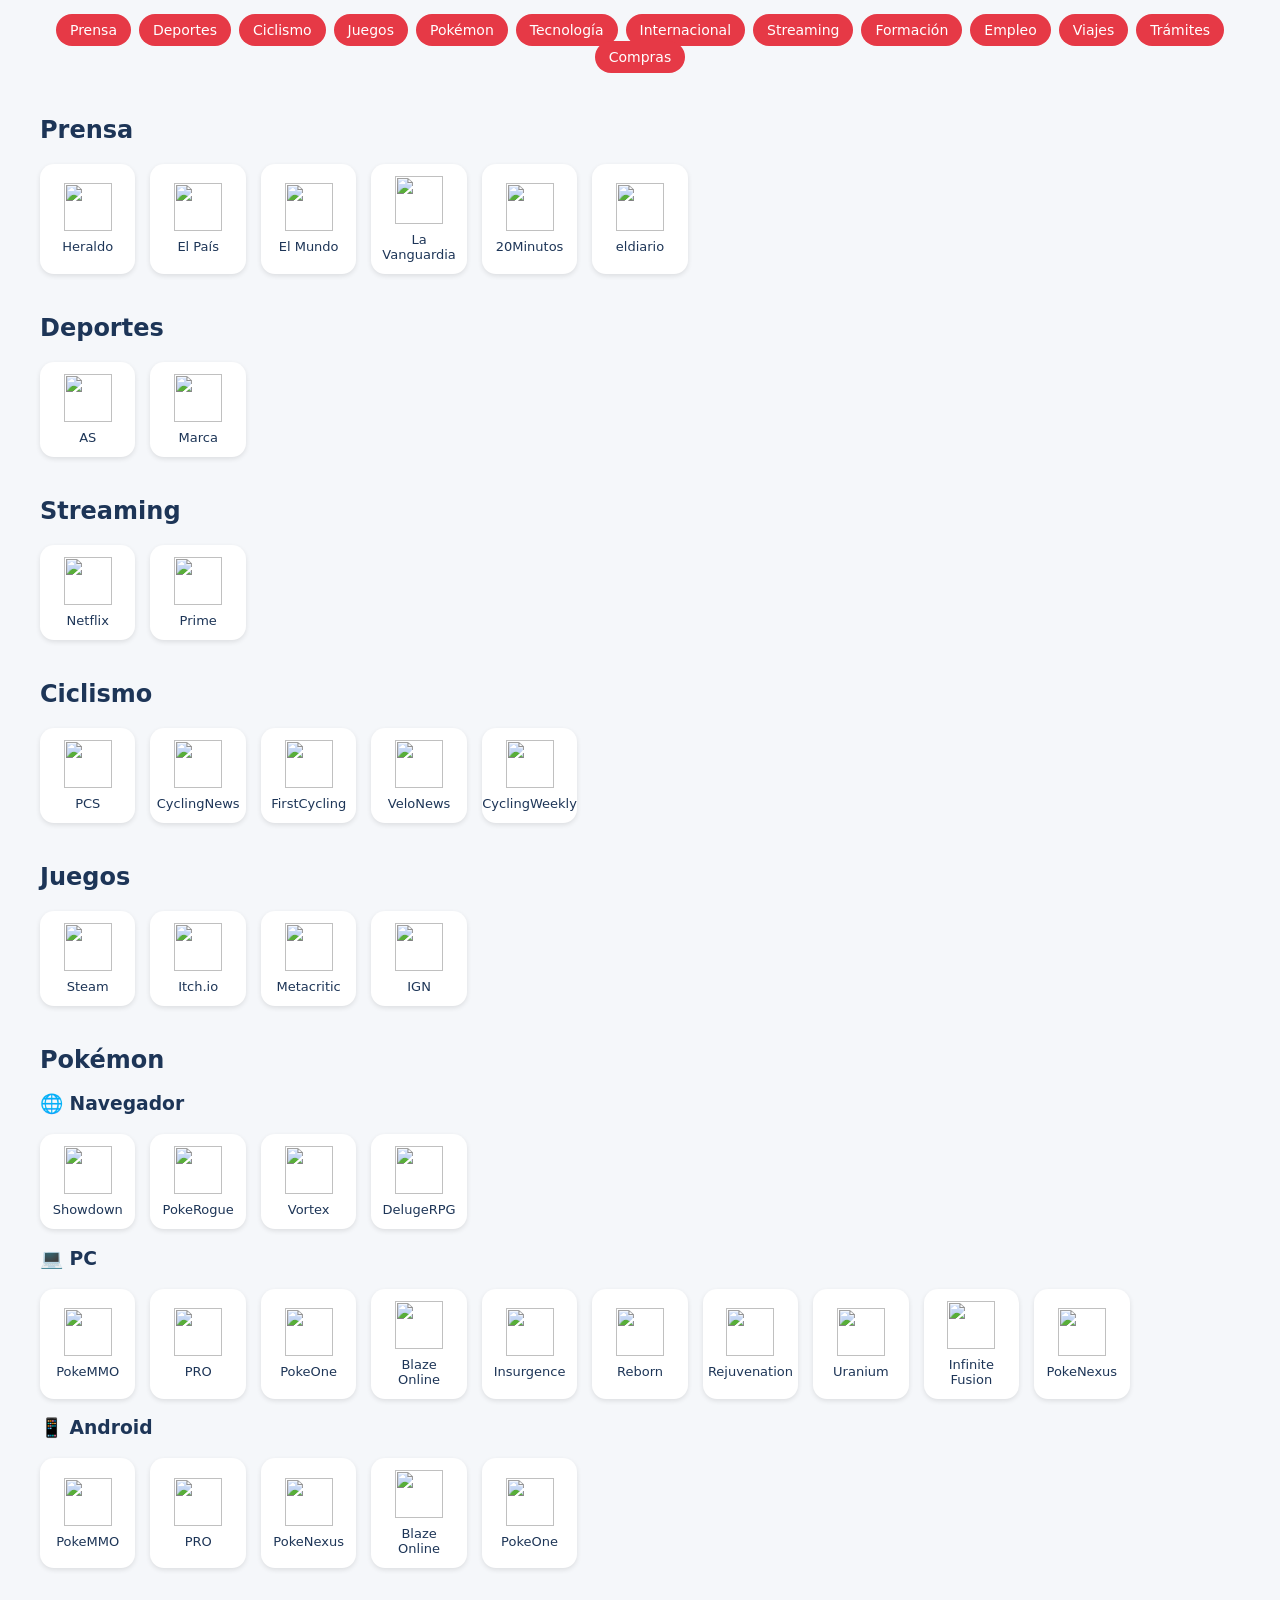
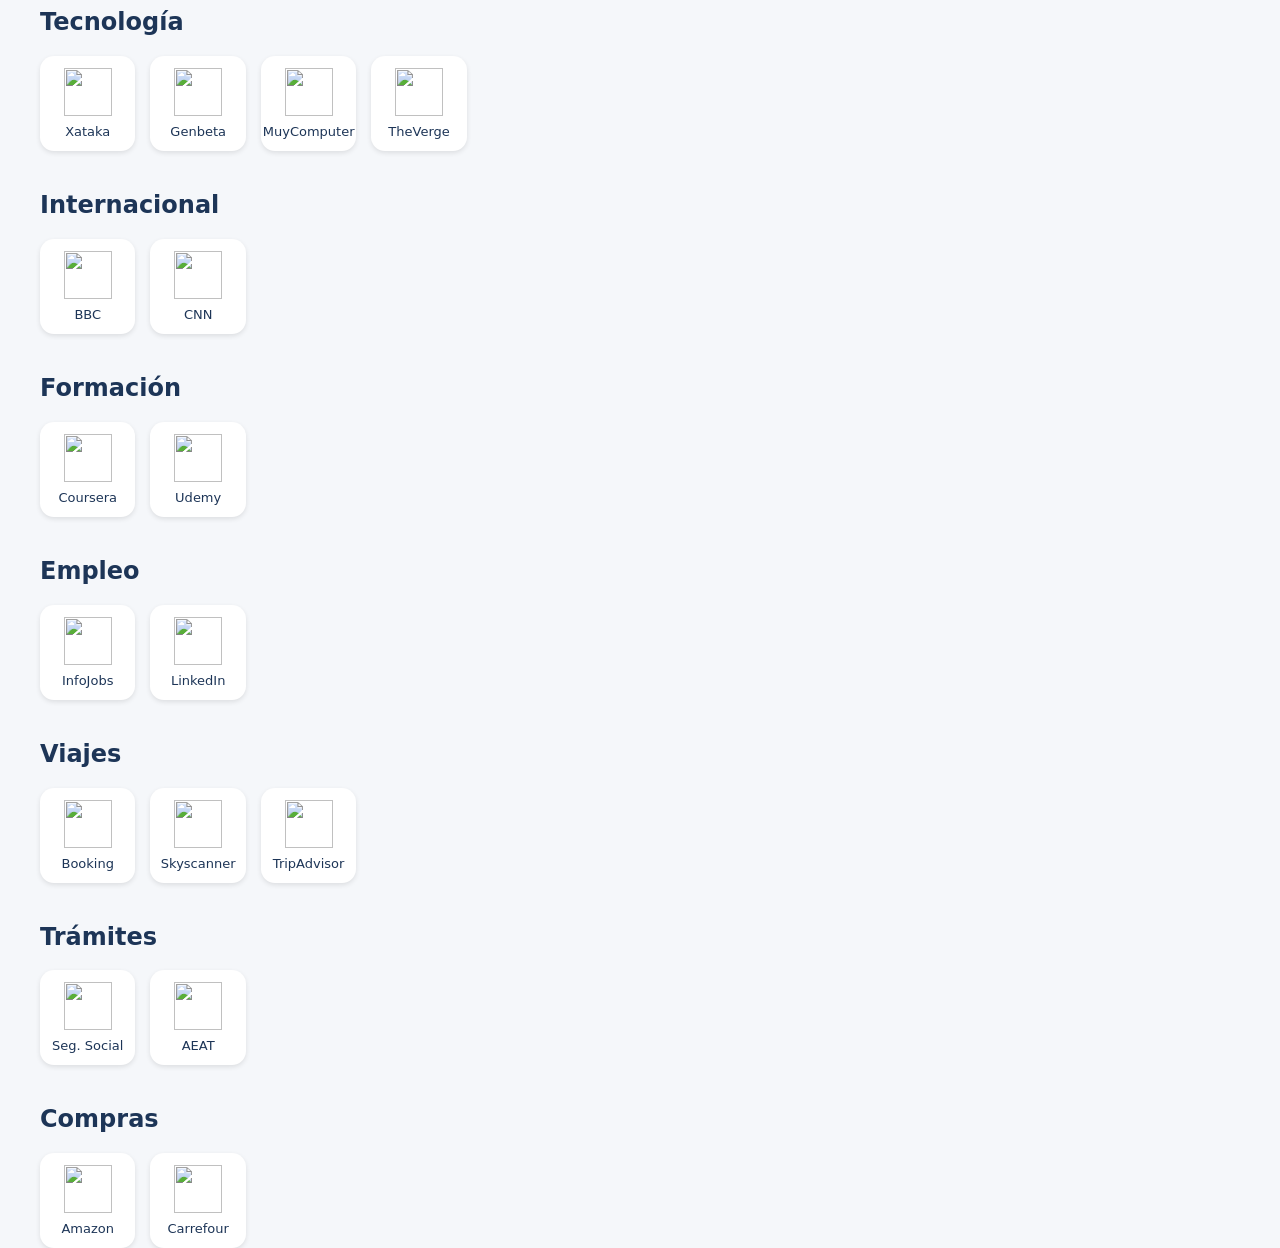
==== bookmarks/index.html @ 27c15a6b "commit" ====
<!DOCTYPE html>
<html lang="es">
<head>
<meta charset="UTF-8">
<meta name="viewport" content="width=device-width, initial-scale=1.0">
<title>Inicio</title>
<link rel="stylesheet" href="styles.css">
</head>

<body>

<header class="topbar">
<nav>
<ul class="menu">
    <li><a href="#prensa">Prensa</a></li>
    <li><a href="#deportes">Deportes</a></li>
    <li><a href="#ciclismo">Ciclismo</a></li>
    <li><a href="#juegos">Juegos</a></li>
	<li><a href="#pokemon">Pokémon</a></li>
    <li><a href="#tecnologia">Tecnología</a></li>
    <li><a href="#internacional">Internacional</a></li>
    <li><a href="#streaming">Streaming</a></li>
    <li><a href="#formacion">Formación</a></li>
    <li><a href="#empleo">Empleo</a></li>
    <li><a href="#viajes">Viajes</a></li>
    <li><a href="#tramites">Trámites</a></li>
    <li><a href="#compras">Compras</a></li>
</ul>
</nav>
</header>

<main class="contenedor">

<section id="prensa">
<h2>Prensa</h2>
<div class="grid">

<a class="card" href="https://www.heraldo.es/" target="_blank" rel="noopener noreferrer">
<img src="https://www.google.com/s2/favicons?sz=128&domain=heraldo.es">
<span>Heraldo</span>
</a>

<a class="card" href="https://elpais.com/" target="_blank" rel="noopener noreferrer">
<img src="https://www.google.com/s2/favicons?sz=128&domain=elpais.com">
<span>El País</span>
</a>

<a class="card" href="https://www.elmundo.es/" target="_blank" rel="noopener noreferrer">
<img src="https://www.google.com/s2/favicons?sz=128&domain=elmundo.es">
<span>El Mundo</span>
</a>

<a class="card" href="https://www.lavanguardia.com/" target="_blank" rel="noopener noreferrer">
<img src="https://www.google.com/s2/favicons?sz=128&domain=lavanguardia.com">
<span>La Vanguardia</span>
</a>

<a class="card" href="https://www.20minutos.es/" target="_blank" rel="noopener noreferrer">
<img src="https://www.google.com/s2/favicons?sz=128&domain=20minutos.es">
<span>20Minutos</span>
</a>

<a class="card" href="https://www.eldiario.es/" target="_blank" rel="noopener noreferrer">
<img src="https://www.google.com/s2/favicons?sz=128&domain=eldiario.es">
<span>eldiario</span>
</a>


</div>
</section>

<section id="deportes">
<h2>Deportes</h2>
<div class="grid">

<a class="card" href="https://as.com/" target="_blank" rel="noopener noreferrer">
<img src="https://www.google.com/s2/favicons?sz=128&domain=as.com">
<span>AS</span>
</a>

<a class="card" href="https://www.marca.com/" target="_blank" rel="noopener noreferrer">
<img src="https://www.google.com/s2/favicons?sz=128&domain=marca.com">
<span>Marca</span>
</a>

</div>
</section>

<section id="streaming">
<h2>Streaming</h2>
<div class="grid">

<a class="card" href="https://www.netflix.com/es/" target="_blank" rel="noopener noreferrer">
<img src="https://www.google.com/s2/favicons?sz=128&domain=netflix.com">
<span>Netflix</span>
</a>

<a class="card" href="https://www.primevideo.com/" target="_blank" rel="noopener noreferrer">
<img src="https://www.google.com/s2/favicons?sz=128&domain=primevideo.com">
<span>Prime</span>
</a>

</div>
</section>

<section id="ciclismo">
<h2>Ciclismo</h2>
<div class="grid">

<a class="card" href="https://www.procyclingstats.com/" target="_blank" rel="noopener noreferrer">
<img src="https://www.google.com/s2/favicons?sz=128&domain=procyclingstats.com">
<span>PCS</span>
</a>

<a class="card" href="https://www.cyclingnews.com/" target="_blank" rel="noopener noreferrer">
<img src="https://www.google.com/s2/favicons?sz=128&domain=cyclingnews.com">
<span>CyclingNews</span>
</a>

<a class="card" href="https://www.firstcycling.com/" target="_blank" rel="noopener noreferrer">
<img src="https://www.google.com/s2/favicons?sz=128&domain=firstcycling.com">
<span>FirstCycling</span>
</a>

<a class="card" href="https://www.velonews.com/" target="_blank" rel="noopener noreferrer">
<img src="https://www.google.com/s2/favicons?sz=128&domain=velonews.com">
<span>VeloNews</span>
</a>

<a class="card" href="https://www.cyclingweekly.com/" target="_blank" rel="noopener noreferrer">
<img src="https://www.google.com/s2/favicons?sz=128&domain=cyclingweekly.com">
<span>CyclingWeekly</span>
</a>

</div>
</section>

<section id="juegos">
<h2>Juegos</h2>
<div class="grid">

<a class="card" href="https://store.steampowered.com/" target="_blank" rel="noopener noreferrer">
<img src="https://www.google.com/s2/favicons?sz=128&domain=steampowered.com">
<span>Steam</span>
</a>

<a class="card" href="https://itch.io/" target="_blank" rel="noopener noreferrer">
<img src="https://www.google.com/s2/favicons?sz=128&domain=itch.io">
<span>Itch.io</span>
</a>

<a class="card" href="https://www.metacritic.com/" target="_blank" rel="noopener noreferrer">
<img src="https://www.google.com/s2/favicons?sz=128&domain=metacritic.com">
<span>Metacritic</span>
</a>

<a class="card" href="https://www.ign.com/" target="_blank" rel="noopener noreferrer">
<img src="https://www.google.com/s2/favicons?sz=128&domain=ign.com">
<span>IGN</span>
</a>

</div>
</section>

<section id="pokemon">
<h2>Pokémon</h2>

<h3>🌐 Navegador</h3>
<div class="grid">

<a class="card" href="https://pokemonshowdown.com/" target="_blank" rel="noopener noreferrer">
<img src="https://www.google.com/s2/favicons?sz=128&domain=pokemonshowdown.com">
<span>Showdown</span>
</a>

<a class="card" href="https://pokerogue.net/" target="_blank" rel="noopener noreferrer">
<img src="https://www.google.com/s2/favicons?sz=128&domain=pokerogue.net">
<span>PokeRogue</span>
</a>

<a class="card" href="https://pokemon-vortex.com/" target="_blank" rel="noopener noreferrer">
<img src="https://www.google.com/s2/favicons?sz=128&domain=pokemon-vortex.com">
<span>Vortex</span>
</a>

<a class="card" href="https://www.delugerpg.com/" target="_blank" rel="noopener noreferrer">
<img src="https://www.google.com/s2/favicons?sz=128&domain=delugerpg.com">
<span>DelugeRPG</span>
</a>

</div>

<h3>💻 PC</h3>
<div class="grid">

<a class="card" href="https://pokemmo.com/" target="_blank" rel="noopener noreferrer">
<img src="https://www.google.com/s2/favicons?sz=128&domain=pokemmo.com">
<span>PokeMMO</span>
</a>

<a class="card" href="https://pokemonrevolution.net/" target="_blank" rel="noopener noreferrer">
<img src="https://www.google.com/s2/favicons?sz=128&domain=pokemonrevolution.net">
<span>PRO</span>
</a>

<a class="card" href="https://pokeonecommunity.com/" target="_blank" rel="noopener noreferrer">
<img src="https://www.google.com/s2/favicons?sz=128&domain=pokeonecommunity.com">
<span>PokeOne</span>
</a>

<a class="card" href="https://pokemonblazeonline.com/" target="_blank" rel="noopener noreferrer">
<img src="https://www.google.com/s2/favicons?sz=128&domain=pokemonblazeonline.com">
<span>Blaze Online</span>
</a>

<a class="card" href="https://p-insurgence.com/" target="_blank" rel="noopener noreferrer">
<img src="https://www.google.com/s2/favicons?sz=128&domain=p-insurgence.com">
<span>Insurgence</span>
</a>

<a class="card" href="https://www.rebornevo.com/" target="_blank" rel="noopener noreferrer">
<img src="https://www.google.com/s2/favicons?sz=128&domain=reborn.evo">
<span>Reborn</span>
</a>

<a class="card" href="https://www.rejuvenationgame.com/" target="_blank" rel="noopener noreferrer">
<img src="https://www.google.com/s2/favicons?sz=128&domain=rejuvenationgame.com">
<span>Rejuvenation</span>
</a>

<a class="card" href="https://pokemonuranium.org/" target="_blank" rel="noopener noreferrer">
<img src="https://www.google.com/s2/favicons?sz=128&domain=pokemonuranium.org">
<span>Uranium</span>
</a>

<a class="card" href="https://pokemoninfinitefusion.net/" target="_blank" rel="noopener noreferrer">
<img src="https://www.google.com/s2/favicons?sz=128&domain=pokemoninfinitefusion.net">
<span>Infinite Fusion</span>
</a>

<a class="card" href="https://pokenexus.com/" target="_blank" rel="noopener noreferrer">
<img src="https://www.google.com/s2/favicons?sz=128&domain=pokenexus.com">
<span>PokeNexus</span>
</a>

</div>

<h3>📱 Android</h3>
<div class="grid">

<a class="card" href="https://pokemmo.com/" target="_blank" rel="noopener noreferrer">
<img src="https://www.google.com/s2/favicons?sz=128&domain=pokemmo.com">
<span>PokeMMO</span>
</a>

<a class="card" href="https://pokemonrevolution.net/" target="_blank" rel="noopener noreferrer">
<img src="https://www.google.com/s2/favicons?sz=128&domain=pokemonrevolution.net">
<span>PRO</span>
</a>

<a class="card" href="https://pokenexus.com/" target="_blank" rel="noopener noreferrer">
<img src="https://www.google.com/s2/favicons?sz=128&domain=pokenexus.com">
<span>PokeNexus</span>
</a>

<a class="card" href="https://pokemonblazeonline.com/" target="_blank" rel="noopener noreferrer">
<img src="https://www.google.com/s2/favicons?sz=128&domain=pokemonblazeonline.com">
<span>Blaze Online</span>
</a>

<a class="card" href="https://pokeonecommunity.com/" target="_blank" rel="noopener noreferrer">
<img src="https://www.google.com/s2/favicons?sz=128&domain=pokeonecommunity.com">
<span>PokeOne</span>
</a>

</div>

</section>


<section id="tecnologia">
<h2>Tecnología</h2>
<div class="grid">

<a class="card" href="https://www.xataka.com/" target="_blank" rel="noopener noreferrer">
<img src="https://www.google.com/s2/favicons?sz=128&domain=xataka.com">
<span>Xataka</span>
</a>

<a class="card" href="https://www.genbeta.com/" target="_blank" rel="noopener noreferrer">
<img src="https://www.google.com/s2/favicons?sz=128&domain=genbeta.com">
<span>Genbeta</span>
</a>

<a class="card" href="https://www.muycomputer.com/" target="_blank" rel="noopener noreferrer">
<img src="https://www.google.com/s2/favicons?sz=128&domain=muycomputer.com">
<span>MuyComputer</span>
</a>

<a class="card" href="https://www.theverge.com/" target="_blank" rel="noopener noreferrer">
<img src="https://www.google.com/s2/favicons?sz=128&domain=theverge.com">
<span>TheVerge</span>
</a>

</div>
</section>

<section id="internacional">
<h2>Internacional</h2>
<div class="grid">

<a class="card" href="https://www.bbc.com/news" target="_blank" rel="noopener noreferrer">
<img src="https://www.google.com/s2/favicons?sz=128&domain=bbc.com">
<span>BBC</span>
</a>

<a class="card" href="https://edition.cnn.com/" target="_blank" rel="noopener noreferrer">
<img src="https://www.google.com/s2/favicons?sz=128&domain=cnn.com">
<span>CNN</span>
</a>

</div>
</section>

<section id="formacion">
<h2>Formación</h2>
<div class="grid">

<a class="card" href="https://www.coursera.org/" target="_blank" rel="noopener noreferrer">
<img src="https://www.google.com/s2/favicons?sz=128&domain=coursera.org">
<span>Coursera</span>
</a>

<a class="card" href="https://www.udemy.com/" target="_blank" rel="noopener noreferrer">
<img src="https://www.google.com/s2/favicons?sz=128&domain=udemy.com">
<span>Udemy</span>
</a>

</div>
</section>

<section id="empleo">
<h2>Empleo</h2>
<div class="grid">

<a class="card" href="https://www.infojobs.net/" target="_blank" rel="noopener noreferrer">
<img src="https://www.google.com/s2/favicons?sz=128&domain=infojobs.net">
<span>InfoJobs</span>
</a>

<a class="card" href="https://www.linkedin.com/jobs/" target="_blank" rel="noopener noreferrer">
<img src="https://www.google.com/s2/favicons?sz=128&domain=linkedin.com">
<span>LinkedIn</span>
</a>

</div>
</section>

<section id="viajes">
<h2>Viajes</h2>
<div class="grid">

<a class="card" href="https://www.booking.com/" target="_blank" rel="noopener noreferrer">
<img src="https://www.google.com/s2/favicons?sz=128&domain=booking.com">
<span>Booking</span>
</a>

<a class="card" href="https://www.skyscanner.es/" target="_blank" rel="noopener noreferrer">
<img src="https://www.google.com/s2/favicons?sz=128&domain=skyscanner.es">
<span>Skyscanner</span>
</a>

<a class="card" href="https://www.tripadvisor.es/" target="_blank" rel="noopener noreferrer">
<img src="https://www.google.com/s2/favicons?sz=128&domain=tripadvisor.es">
<span>TripAdvisor</span>
</a>

</div>
</section>

<section id="tramites">
<h2>Trámites</h2>
<div class="grid">

<a class="card" href="https://sede.seg-social.gob.es/" target="_blank" rel="noopener noreferrer">
<img src="https://www.google.com/s2/favicons?sz=128&domain=seg-social.gob.es">
<span>Seg. Social</span>
</a>

<a class="card" href="https://www.agenciatributaria.es/" target="_blank" rel="noopener noreferrer">
<img src="https://www.google.com/s2/favicons?sz=128&domain=agenciatributaria.es">
<span>AEAT</span>
</a>

</div>
</section>

<section id="compras">
<h2>Compras</h2>
<div class="grid">

<a class="card" href="https://www.amazon.es/" target="_blank" rel="noopener noreferrer">
<img src="https://www.google.com/s2/favicons?sz=128&domain=amazon.es">
<span>Amazon</span>
</a>

<a class="card" href="https://www.carrefour.es/" target="_blank" rel="noopener noreferrer">
<img src="https://www.google.com/s2/favicons?sz=128&domain=carrefour.es">
<span>Carrefour</span>
</a>

</div>
</section>

</main>

</body>
</html>
---- bookmarks/styles.css ----
:root {
--bg: #f5f7fa;
--card: #ffffff;
--text: #1d3557;
--accent: #e63946;
}

@media (prefers-color-scheme: dark) {
:root {
--bg: #111;
--card: #1e1e1e;
--text: #f1f1f1;
}
}

html {
scroll-behavior: smooth;
}

body {
margin:0;
font-family: system-ui;
background: var(--bg);
color: var(--text);
}

.topbar {
position: sticky;
top:0;
background: var(--bg);
padding:14px 16px 10px 16px;
margin-top:6px;
z-index:1000;
padding-top: calc(14px + env(safe-area-inset-top));
}

.menu {
display:flex;
flex-wrap:wrap;
gap:8px;
list-style:none;
padding:0;
margin:0;
justify-content:center;
}

.menu a {
text-decoration:none;
background: var(--accent);
color:white;
padding:8px 14px;
border-radius:20px;
font-size:14px;
white-space:nowrap;
}

@media (max-width:600px) {

.menu {
justify-content:flex-start;
overflow-x:auto;
flex-wrap:nowrap;
padding-bottom:6px;
}

.menu::-webkit-scrollbar {
display:none;
}

.menu a {
flex:0 0 auto;
font-size:12px;
padding:6px 8px;
}

}

.contenedor {
max-width:1200px;
margin:auto;
padding:0 16px;
}

h2 {
margin-top:40px;
scroll-margin-top:70px;
}

.grid {
display:grid;
grid-template-columns: repeat(auto-fill, minmax(90px,1fr));
gap:15px;
margin-top:15px;
}

.card {
display:flex;
flex-direction:column;
align-items:center;
justify-content:center;
text-decoration:none;
background:var(--card);
border-radius:14px;
padding:12px;
box-shadow:0 2px 5px rgba(0,0,0,0.1);
transition:0.2s;
color:inherit;
}

.card img {
width:48px;
height:48px;
margin-bottom:8px;
}

.card span {
font-size:13px;
text-align:center;
}

.card:active {
transform:scale(0.92);
}
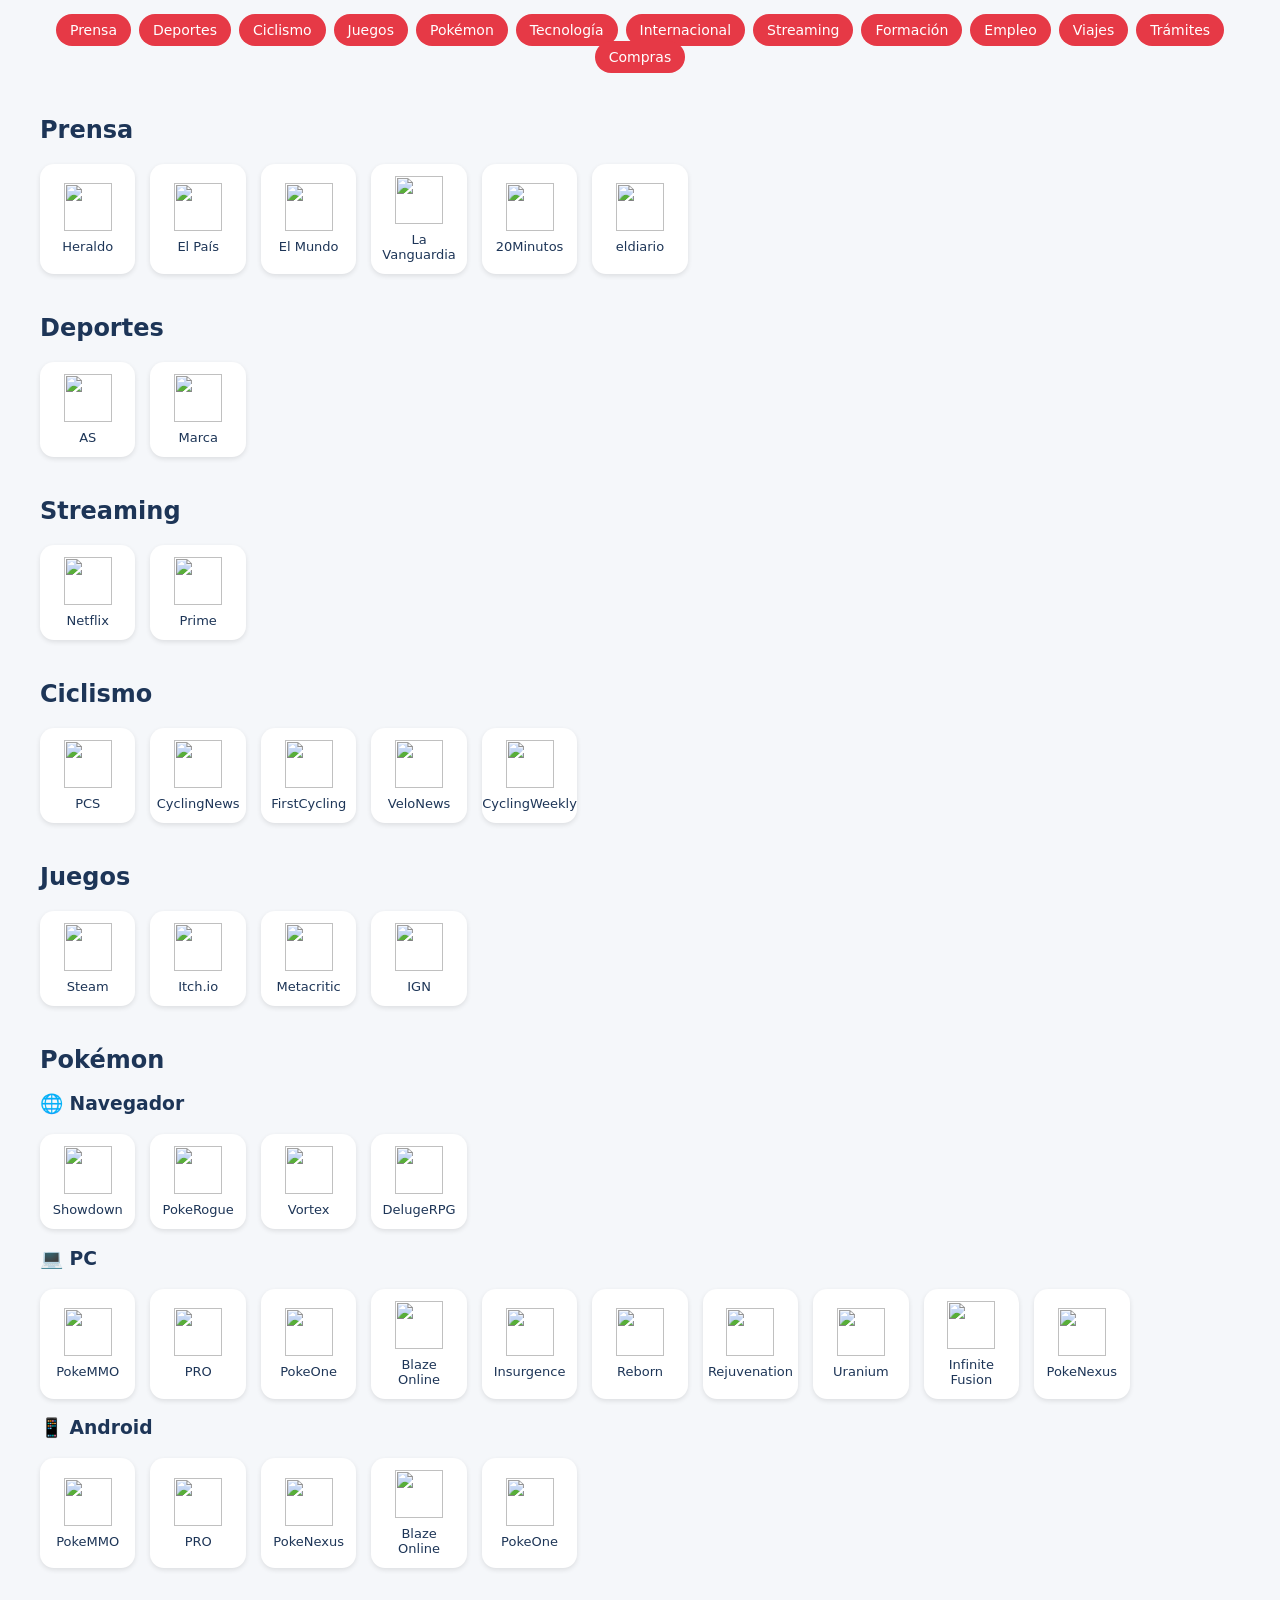
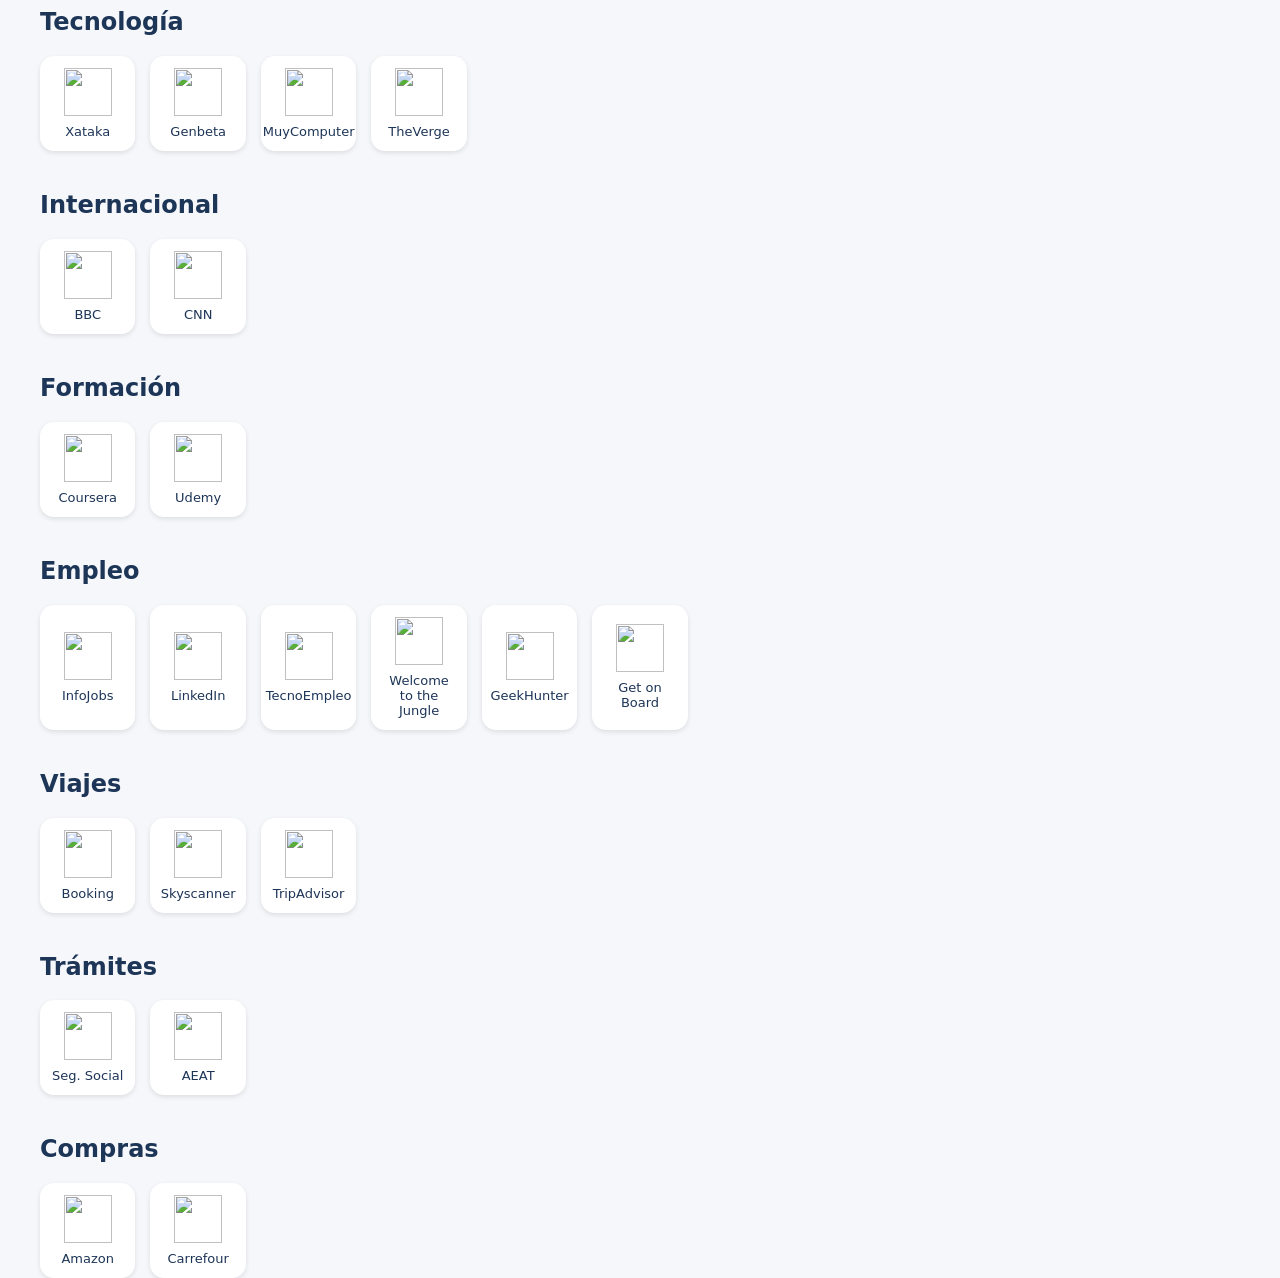
==== commit 0231f07f: "Update index.html" ====
--- a/bookmarks/index.html
+++ b/bookmarks/index.html
@@ -353,6 +353,26 @@
 <span>LinkedIn</span>
 </a>
 
+<a class="card" href="https://www.tecnoempleo.com/" target="_blank" rel="noopener noreferrer">
+<img src="https://www.google.com/s2/favicons?sz=128&domain=tecnoempleo.com">
+<span>TecnoEmpleo</span>
+</a>
+
+<a class="card" href="https://www.welcometothejungle.com/es" target="_blank" rel="noopener noreferrer">
+<img src="https://www.google.com/s2/favicons?sz=128&domain=welcometothejungle.com">
+<span>Welcome to the Jungle</span>
+</a>
+
+<a class="card" href="https://www.geekhunter.com/es" target="_blank" rel="noopener noreferrer">
+<img src="https://www.google.com/s2/favicons?sz=128&domain=geekhunter.com">
+<span>GeekHunter</span>
+</a>
+
+<a class="card" href="https://www.getonbrd.com/" target="_blank" rel="noopener noreferrer">
+<img src="https://www.google.com/s2/favicons?sz=128&domain=getonbrd.com">
+<span>Get on Board</span>
+</a>
+
 </div>
 </section>
 
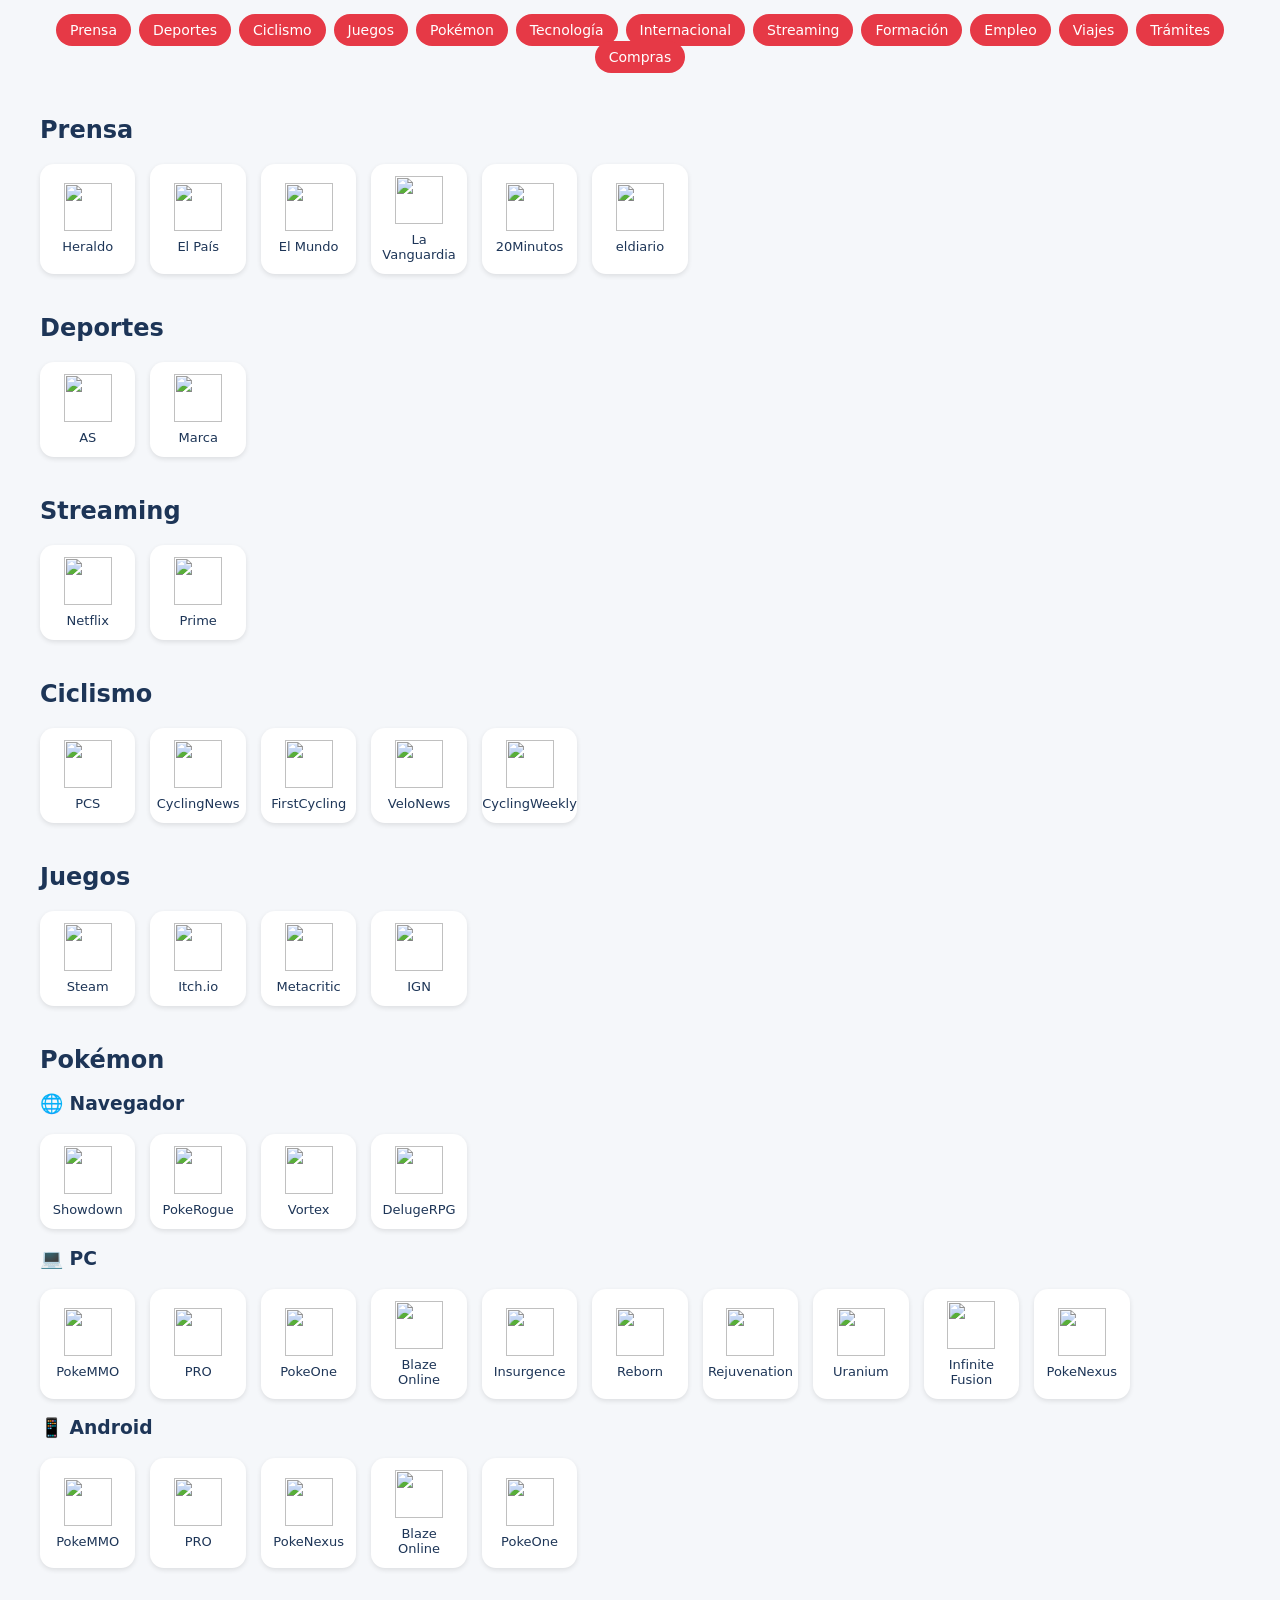
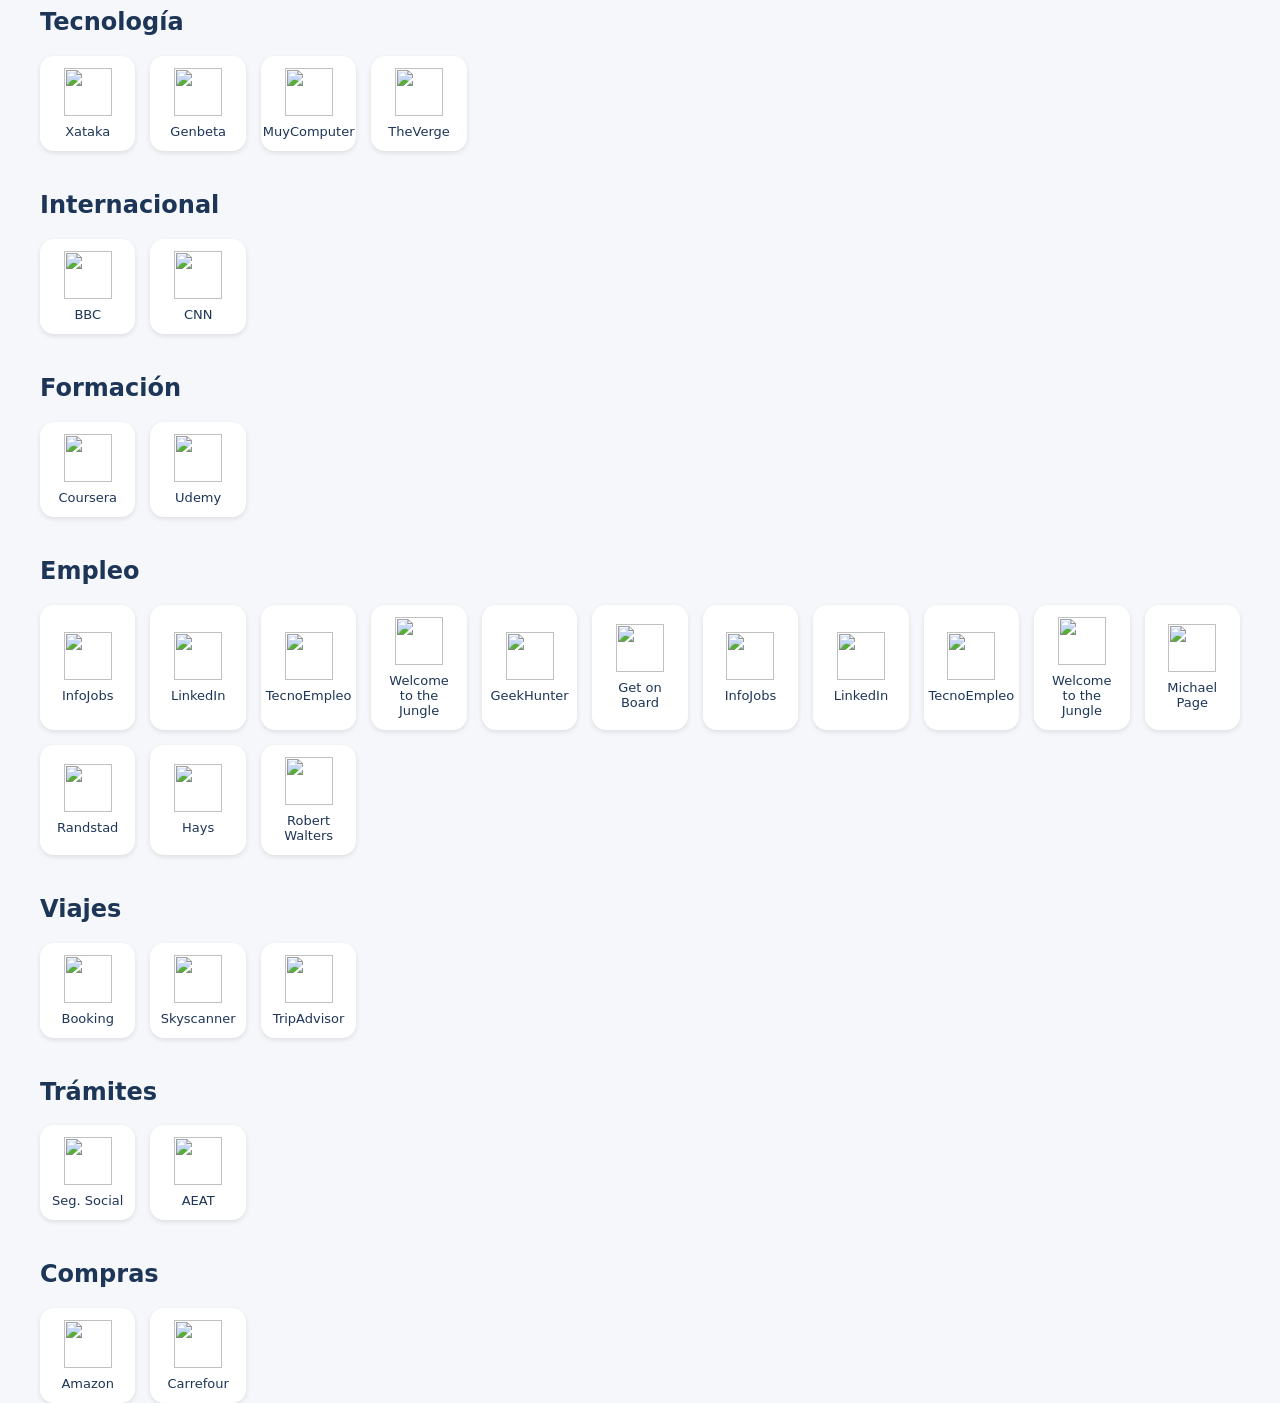
==== commit 25a3d823: "Update index.html" ====
--- a/bookmarks/index.html
+++ b/bookmarks/index.html
@@ -373,6 +373,48 @@
 <span>Get on Board</span>
 </a>
 
+<!-- Portales Generales e IT -->
+<a class="card" href="https://www.infojobs.net/" target="_blank" rel="noopener noreferrer">
+<img src="https://www.google.com/s2/favicons?sz=128&domain=infojobs.net">
+<span>InfoJobs</span>
+</a>
+
+<a class="card" href="https://www.linkedin.com/jobs/" target="_blank" rel="noopener noreferrer">
+<img src="https://www.google.com/s2/favicons?sz=128&domain=linkedin.com">
+<span>LinkedIn</span>
+</a>
+
+<a class="card" href="https://www.tecnoempleo.com/" target="_blank" rel="noopener noreferrer">
+<img src="https://www.google.com/s2/favicons?sz=128&domain=tecnoempleo.com">
+<span>TecnoEmpleo</span>
+</a>
+
+<a class="card" href="https://www.welcometothejungle.com/es" target="_blank" rel="noopener noreferrer">
+<img src="https://www.google.com/s2/favicons?sz=128&domain=welcometothejungle.com">
+<span>Welcome to the Jungle</span>
+</a>
+
+<!-- Selección, Headhunting y ETTs -->
+<a class="card" href="https://www.michaelpage.es/" target="_blank" rel="noopener noreferrer">
+<img src="https://www.google.com/s2/favicons?sz=128&domain=michaelpage.es">
+<span>Michael Page</span>
+</a>
+
+<a class="card" href="https://www.randstad.es/" target="_blank" rel="noopener noreferrer">
+<img src="https://www.google.com/s2/favicons?sz=128&domain=randstad.es">
+<span>Randstad</span>
+</a>
+
+<a class="card" href="https://www.hays.es/" target="_blank" rel="noopener noreferrer">
+<img src="https://www.google.com/s2/favicons?sz=128&domain=hays.es">
+<span>Hays</span>
+</a>
+
+<a class="card" href="https://www.robertwalters.es/" target="_blank" rel="noopener noreferrer">
+<img src="https://www.google.com/s2/favicons?sz=128&domain=robertwalters.es">
+<span>Robert Walters</span>
+</a>
+
 </div>
 </section>
 
